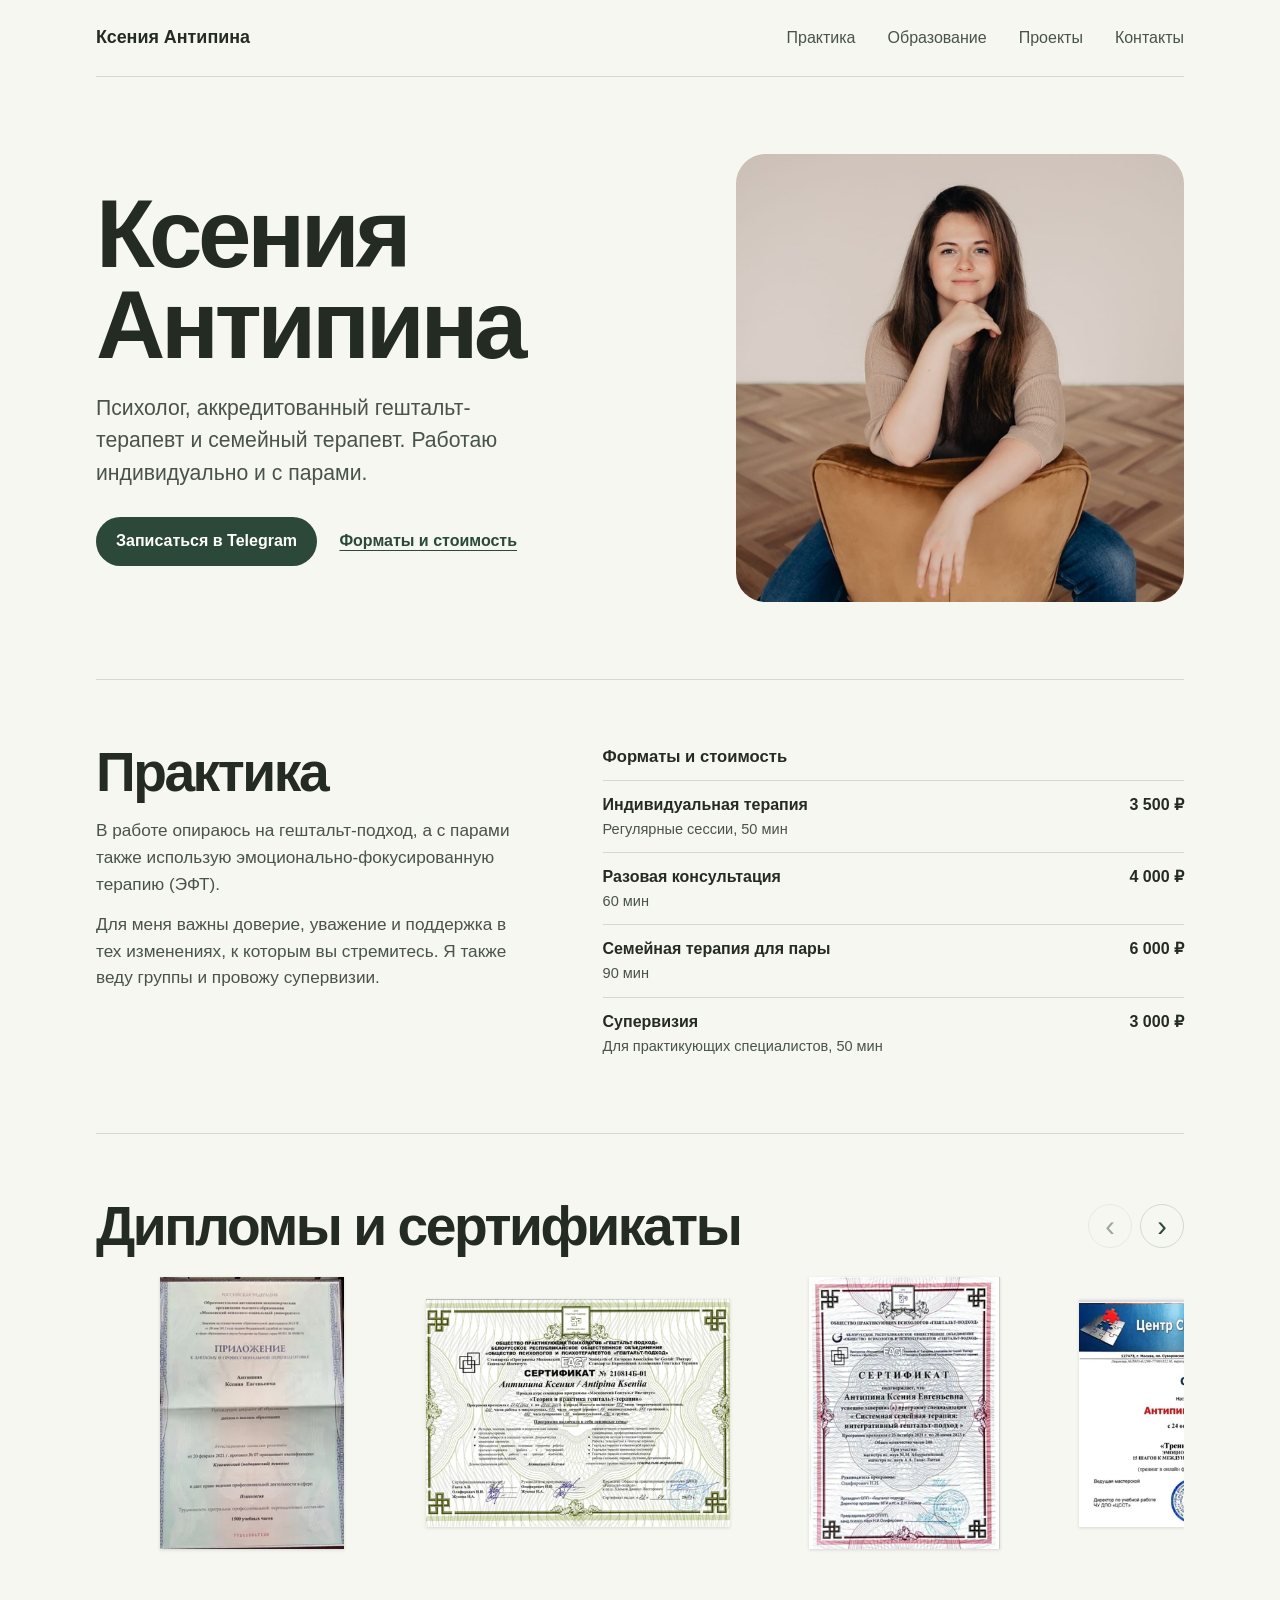
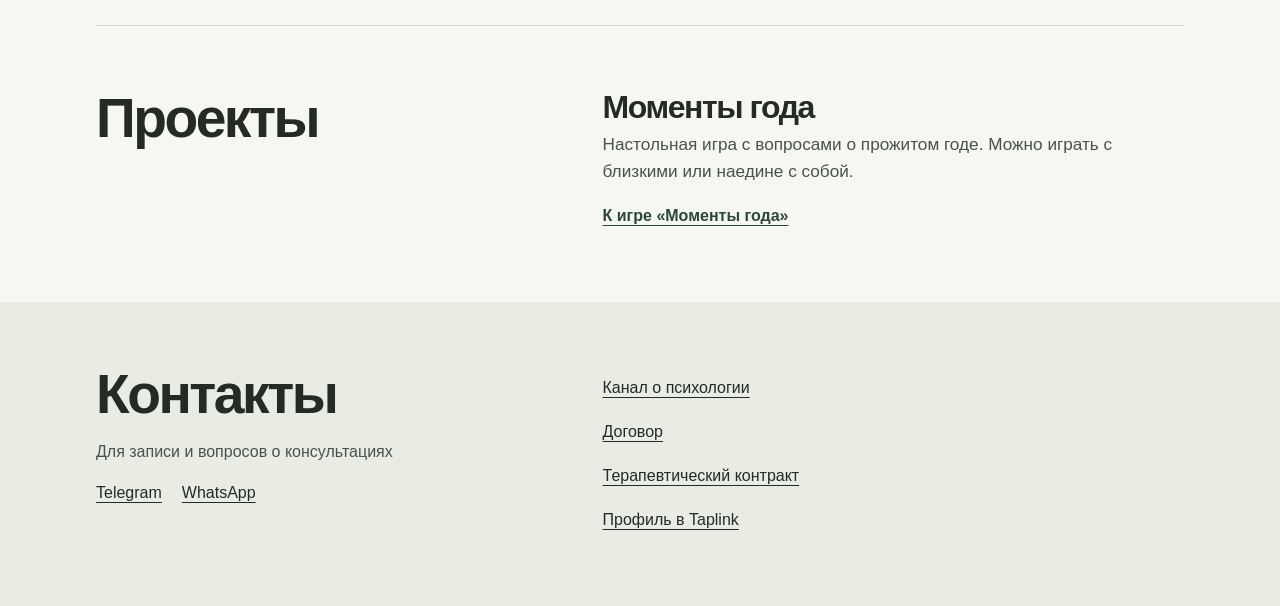
==== Главная Ксении 1.3/index.html @ b03cf739 "Add files via upload" ====
<!doctype html>
<html lang="ru">
<head>
  <meta charset="utf-8">
  <meta name="viewport" content="width=device-width, initial-scale=1">
  <meta name="theme-color" content="#f7f7f2">
  <meta name="description" content="Ксения Антипина, психолог, аккредитованный гештальт-терапевт, семейный терапевт и супервизор. Индивидуальная терапия и работа с парами.">
  <title>Ксения Антипина, психолог и гештальт-терапевт</title>
  <link rel="stylesheet" href="main.css">
</head>
<body>
  <a class="skip" href="#main">К содержанию</a>
  <header class="wrap header" id="top">
    <a class="brand" href="#top">Ксения Антипина</a>
    <nav aria-label="Разделы страницы">
      <a href="#practice">Практика</a>
      <a href="#education">Образование</a>
      <a href="#projects">Проекты</a>
      <a href="#contacts">Контакты</a>
    </nav>
  </header>
  <main id="main" class="wrap">
    <section class="hero" aria-labelledby="intro-title">
      <div class="intro">
        <h1 id="intro-title">Ксения<br>Антипина</h1>
        <p class="lead">Психолог, аккредитованный гештальт-терапевт и семейный терапевт. Работаю индивидуально и с парами.</p>
        <div class="actions">
          <a class="button" href="https://t.me/antipinaksenia">Записаться в Telegram</a>
          <a class="text-link" href="#practice">Форматы и стоимость</a>
        </div>
      </div>
      <div class="portrait">
        <img src="portrait.jpg" width="640" height="640" alt="Ксения Антипина">
      </div>
    </section>

    <section class="section practice" id="practice" aria-labelledby="practice-title">
      <div>
        <h2 id="practice-title">Практика</h2>
        <p>В работе опираюсь на гештальт-подход, а с парами также использую эмоционально-фокусированную терапию (ЭФТ).</p>
        <p>Для меня важны доверие, уважение и поддержка в тех изменениях, к которым вы стремитесь. Я также веду группы и провожу супервизии.</p>
      </div>
      <div class="fees">
        <h3>Форматы и стоимость</h3>
        <dl>
          <div class="fee">
            <dt>Индивидуальная терапия <span>Регулярные сессии, 50 мин</span></dt>
            <dd>3 500 ₽</dd>
          </div>
          <div class="fee">
            <dt>Разовая консультация <span>60 мин</span></dt>
            <dd>4 000 ₽</dd>
          </div>
          <div class="fee">
            <dt>Семейная терапия для пары <span>90 мин</span></dt>
            <dd>6 000 ₽</dd>
          </div>
          <div class="fee">
            <dt>Супервизия <span>Для практикующих специалистов, 50 мин</span></dt>
            <dd>3 000 ₽</dd>
          </div>
        </dl>
      </div>
    </section>

    <section class="section education" id="education" aria-labelledby="education-title">
      <div class="education-header">
        <h2 id="education-title">Дипломы и сертификаты</h2>
        <div class="carousel-controls" hidden>
          <button type="button" class="carousel-button" data-direction="-1" aria-controls="credential-track" aria-label="Предыдущий документ" aria-disabled="true">‹</button>
          <button type="button" class="carousel-button" data-direction="1" aria-controls="credential-track" aria-label="Следующий документ" aria-disabled="false">›</button>
        </div>
      </div>
      <ul class="credential-track" id="credential-track">
        <li><a class="credential" href="credentials/02.jpg" aria-label="Открыть скан 1 из 10"><img src="credentials/02.webp" alt="" loading="lazy"></a></li>
        <li><a class="credential" href="credentials/01.jpg" aria-label="Открыть скан 2 из 10"><img src="credentials/01.webp" alt="" loading="lazy"></a></li>
        <li><a class="credential" href="credentials/03.jpg" aria-label="Открыть скан 3 из 10"><img src="credentials/03.webp" alt="" loading="lazy"></a></li>
        <li><a class="credential" href="credentials/04.jpg" aria-label="Открыть скан 4 из 10"><img src="credentials/04.webp" alt="" loading="lazy"></a></li>
        <li><a class="credential" href="credentials/05.jpg" aria-label="Открыть скан 5 из 10"><img src="credentials/05.webp" alt="" loading="lazy"></a></li>
        <li><a class="credential" href="credentials/06.jpg" aria-label="Открыть скан 6 из 10"><img src="credentials/06.webp" alt="" loading="lazy"></a></li>
        <li><a class="credential" href="credentials/07.jpg" aria-label="Открыть скан 7 из 10"><img src="credentials/07.webp" alt="" loading="lazy"></a></li>
        <li><a class="credential" href="credentials/08.jpg" aria-label="Открыть скан 8 из 10"><img src="credentials/08.webp" alt="" loading="lazy"></a></li>
        <li><a class="credential" href="credentials/09.jpg" aria-label="Открыть скан 9 из 10"><img src="credentials/09.webp" alt="" loading="lazy"></a></li>
        <li><a class="credential" href="credentials/10.jpg" aria-label="Открыть скан 10 из 10"><img src="credentials/10.webp" alt="" loading="lazy"></a></li>
      </ul>
    </section>

    <section class="section projects" id="projects" aria-labelledby="projects-title">
      <h2 id="projects-title">Проекты</h2>
      <div class="project">
        <div>
          <h3>Моменты года</h3>
          <p>Настольная игра с вопросами о прожитом годе. Можно играть с близкими или наедине с собой.</p>
        </div>
        <a class="text-link" id="game-link" href="momenty-goda/">К игре «Моменты года»</a>
      </div>
    </section>
  </main>

  <footer class="footer" id="contacts">
    <div class="wrap footer-inner">
      <div>
        <h2>Контакты</h2>
        <p>Для записи и вопросов о консультациях</p>
        <div class="links">
          <a href="https://t.me/antipinaksenia">Telegram</a>
          <a href="https://wa.me/79218899129">WhatsApp</a>
        </div>
      </div>
      <ul class="resources" aria-label="Канал и документы">
        <li><a href="https://t.me/antipinakse">Канал о психологии</a></li>
        <li><a href="https://docs.google.com/document/d/19C-EnUPrrqYx7_uu6mLujahPCCdX5mfEV8rZt4HR_SA/edit?usp=sharing">Договор</a></li>
        <li><a href="https://docs.google.com/document/d/1BgV4w4a253KhtqbB-P-np2dENmY2AgFZcNvORhsttQU/edit?usp=sharing">Терапевтический контракт</a></li>
        <li><a href="https://taplink.cc/ksenia_antipina">Профиль в Taplink</a></li>
      </ul>
    </div>
  </footer>

  <dialog class="preview-dialog" aria-label="Скан документа">
    <div class="preview-header">
      <form method="dialog"><button class="preview-close">Закрыть</button></form>
    </div>
    <img class="preview-image" alt="Скан документа">
  </dialog>

  <script>
    if (location.protocol === 'file:') {
      document.getElementById('game-link').href = 'momenty-goda/index.html';
    }

    const track = document.getElementById('credential-track');
    const controls = document.querySelector('.carousel-controls');
    const [previous, next] = controls.querySelectorAll('button');

    function updateCarouselControls() {
      previous.setAttribute('aria-disabled', String(track.scrollLeft <= 1));
      next.setAttribute('aria-disabled', String(track.scrollLeft + track.clientWidth >= track.scrollWidth - 1));
    }

    controls.hidden = false;
    updateCarouselControls();
    track.addEventListener('scroll', updateCarouselControls, { passive: true });
    window.addEventListener('resize', updateCarouselControls);

    controls.addEventListener('click', (event) => {
      const button = event.target.closest('button');
      if (!button || button.getAttribute('aria-disabled') === 'true') return;

      const [first, second] = track.children;
      const distance = second.getBoundingClientRect().left - first.getBoundingClientRect().left;
      const behavior = matchMedia('(prefers-reduced-motion: reduce)').matches ? 'instant' : 'smooth';
      track.scrollBy({ left: distance * Number(button.dataset.direction), behavior });
    });

    const preview = document.querySelector('.preview-dialog');
    if (typeof preview.showModal === 'function') {
      const image = preview.querySelector('.preview-image');

      track.addEventListener('click', (event) => {
        const link = event.target.closest('.credential');
        if (!link || event.ctrlKey || event.metaKey || event.shiftKey || event.altKey) return;

        event.preventDefault();
        image.src = link.href;
        preview.showModal();
      });
    }
  </script>
</body>
</html>
---- Главная Ксении 1.3/main.css ----
:root {
  --paper: #f7f7f2;
  --ink: #242b23;
  --secondary: #485349;
  --accent: #2b4838;
  --line: #d4d9cf;
  --display: -apple-system, BlinkMacSystemFont, "Segoe UI", Arial, sans-serif;
  color: var(--ink);
  background: var(--paper);
  font-family: -apple-system, BlinkMacSystemFont, "Segoe UI", Arial, sans-serif;
  line-height: 1.55;
}
* { box-sizing: border-box; }
body, h1, h2, h3, p, dl, dd, ul { margin: 0; }
a { color: inherit; text-underline-offset: .23em; }
a:hover { text-decoration-thickness: 2px; }
a:focus-visible { outline: 2px solid #9c5b37; outline-offset: 5px; }
.skip { position: fixed; top: -5rem; left: 1rem; z-index: 2; padding: .55rem 1rem; background: white; }
.skip:focus { top: 1rem; }
.wrap { width: min(68rem, calc(100% - 4rem)); margin-inline: auto; }
.header { display: flex; align-items: center; justify-content: space-between; gap: .75rem 2rem; padding-block: 1rem; border-bottom: 1px solid var(--line); }
.brand { font-size: 1.12rem; font-weight: 670; text-decoration: none; }
.header nav { display: flex; flex-wrap: wrap; gap: .15rem clamp(.75rem, 3vw, 2rem); }
.header nav a { display: inline-flex; align-items: center; min-height: 2.75rem; color: var(--secondary); text-decoration: none; }
.header nav a:hover, .brand:hover { text-decoration: underline; }
.hero { display: grid; grid-template-columns: 1.16fr 1fr; align-items: center; gap: clamp(2rem, 6vw, 6rem); padding-block: clamp(2.8rem, 6vw, 5rem); }
h1, h2, .project h3 { font-family: var(--display); font-weight: 610; letter-spacing: -.045em; }
h1 { font-size: clamp(3.3rem, 7.5vw, 6.75rem); line-height: .94; margin-bottom: 1.35rem; }
.lead { font-size: clamp(1.125rem, 2vw, 1.325rem); max-width: 27rem; color: var(--secondary); }
.actions { display: flex; flex-wrap: wrap; align-items: center; gap: .85rem 1.4rem; margin-top: 1.7rem; }
.button { display: inline-flex; align-items: center; justify-content: center; padding: .75rem 1.25rem; color: white; background: var(--accent); border-radius: 999px; text-decoration: none; font-weight: 600; }
.button:hover { background: #254232; }
.text-link { display: inline-flex; align-items: center; min-height: 2.75rem; color: var(--accent); font-weight: 600; }
.portrait { width: min(100%, 28rem); justify-self: end; border-radius: clamp(1.1rem, 3vw, 1.85rem); overflow: hidden; background: #dfd4c7; }
.portrait img { display: block; width: 100%; height: auto; }
.section { border-top: 1px solid var(--line); padding-block: clamp(2.3rem, 5vw, 4rem); scroll-margin-top: 1rem; }
h2 { font-size: clamp(2.4rem, 5vw, 3.45rem); line-height: 1.02; margin-bottom: 1.1rem; }
.practice, .projects, .footer-inner { display: grid; grid-template-columns: .85fr 1.15fr; gap: clamp(1rem, 6vw, 6rem); }
.practice p, .project p { max-width: 36rem; color: var(--secondary); font-size: 1.075rem; }
.practice p + p { margin-top: .85rem; }
.fees h3 { font-size: 1.04rem; margin-bottom: .65rem; }
.fee { display: grid; grid-template-columns: 1fr auto; align-items: start; gap: 1rem; padding-block: .75rem; border-top: 1px solid var(--line); }
.fee dt { font-weight: 600; }
.fee dt span { display: block; font-size: .91rem; font-weight: 400; color: var(--secondary); }
.fee dd { font-weight: 650; white-space: nowrap; font-variant-numeric: tabular-nums; }
.education-header { display: flex; flex-wrap: wrap; align-items: center; justify-content: space-between; gap: .75rem 1.25rem; margin-bottom: 1.15rem; }
.education-header h2 { margin: 0; }
.carousel-controls:not([hidden]) { display: flex; gap: .5rem; }
.carousel-button { width: 2.75rem; height: 2.75rem; padding: 0; border: 1px solid var(--line); border-radius: 50%; background: transparent; color: var(--accent); font: inherit; font-size: 1.8rem; line-height: 1; cursor: pointer; }
.carousel-button:hover:not([aria-disabled="true"]) { border-color: var(--accent); background: #e8ece3; }
.carousel-button[aria-disabled="true"] { opacity: .45; cursor: default; }
.carousel-button:focus-visible, .preview-close:focus-visible { outline: 2px solid #9c5b37; outline-offset: 3px; }
.credential-track { display: grid; grid-auto-flow: column; grid-auto-columns: clamp(13rem, 30%, 19rem); gap: clamp(.7rem, 2vw, 1.4rem); list-style: none; padding: .25rem .25rem .75rem; overflow-x: auto; scroll-snap-type: x mandatory; scroll-padding-inline: .25rem; }
.credential-track li { scroll-snap-align: start; }
.credential { display: grid; place-items: center; height: clamp(11rem, 25vw, 17rem); cursor: zoom-in; }
.credential:focus-visible { outline-offset: 1px; }
.credential img { display: block; max-width: 100%; max-height: 100%; min-height: 0; object-fit: contain; box-shadow: 0 1px 3px #242b2326; }
.preview-dialog { width: min(48rem, calc(100% - 2rem)); max-height: 92vh; padding: 1rem; border: 1px solid var(--line); border-radius: 1rem; background: var(--paper); color: var(--ink); }
.preview-dialog::backdrop { background: rgb(22 30 25 / .78); }
.preview-header { display: flex; justify-content: flex-end; margin-bottom: .8rem; }
.preview-close { font: inherit; font-size: .9rem; padding: .6rem .9rem; border: 1px solid var(--line); border-radius: 999px; color: var(--ink); background: white; cursor: pointer; }
.preview-image { display: block; width: 100%; height: auto; }
.project { display: flex; flex-wrap: wrap; align-items: center; justify-content: space-between; gap: .6rem 2rem; }
.project h3 { font-size: 2rem; line-height: 1.1; margin-bottom: .4rem; }
.footer { background: #e8ece3; padding-block: clamp(2.5rem, 5vw, 4rem); }
.footer p { color: var(--secondary); }
.links { display: flex; flex-wrap: wrap; gap: 0 1.25rem; margin-top: .4rem; }
.links a, .resources a { display: inline-flex; align-items: center; min-height: 2.75rem; }
.resources { list-style: none; padding: 0; }
@media (max-width: 730px) {
  .wrap { width: calc(100% - 2.5rem); }
  .header { align-items: flex-start; flex-direction: column; gap: 0; padding-block: .85rem .25rem; }
  .hero, .practice, .projects, .footer-inner { grid-template-columns: 1fr; }
  .hero { padding-block: 2.5rem; gap: 1.8rem; }
  h1 { font-size: clamp(3rem, 12vw, 5rem); }
  .portrait { justify-self: start; width: min(100%, 28rem); }
  .credential-track { grid-auto-columns: clamp(11rem, 66%, 17rem); }
  .credential { height: clamp(12rem, 41vw, 16rem); }
  .project { margin-top: -.25rem; }
}
@media (max-width: 370px) {
  .header nav { gap: 0 .65rem; font-size: .875rem; }
}
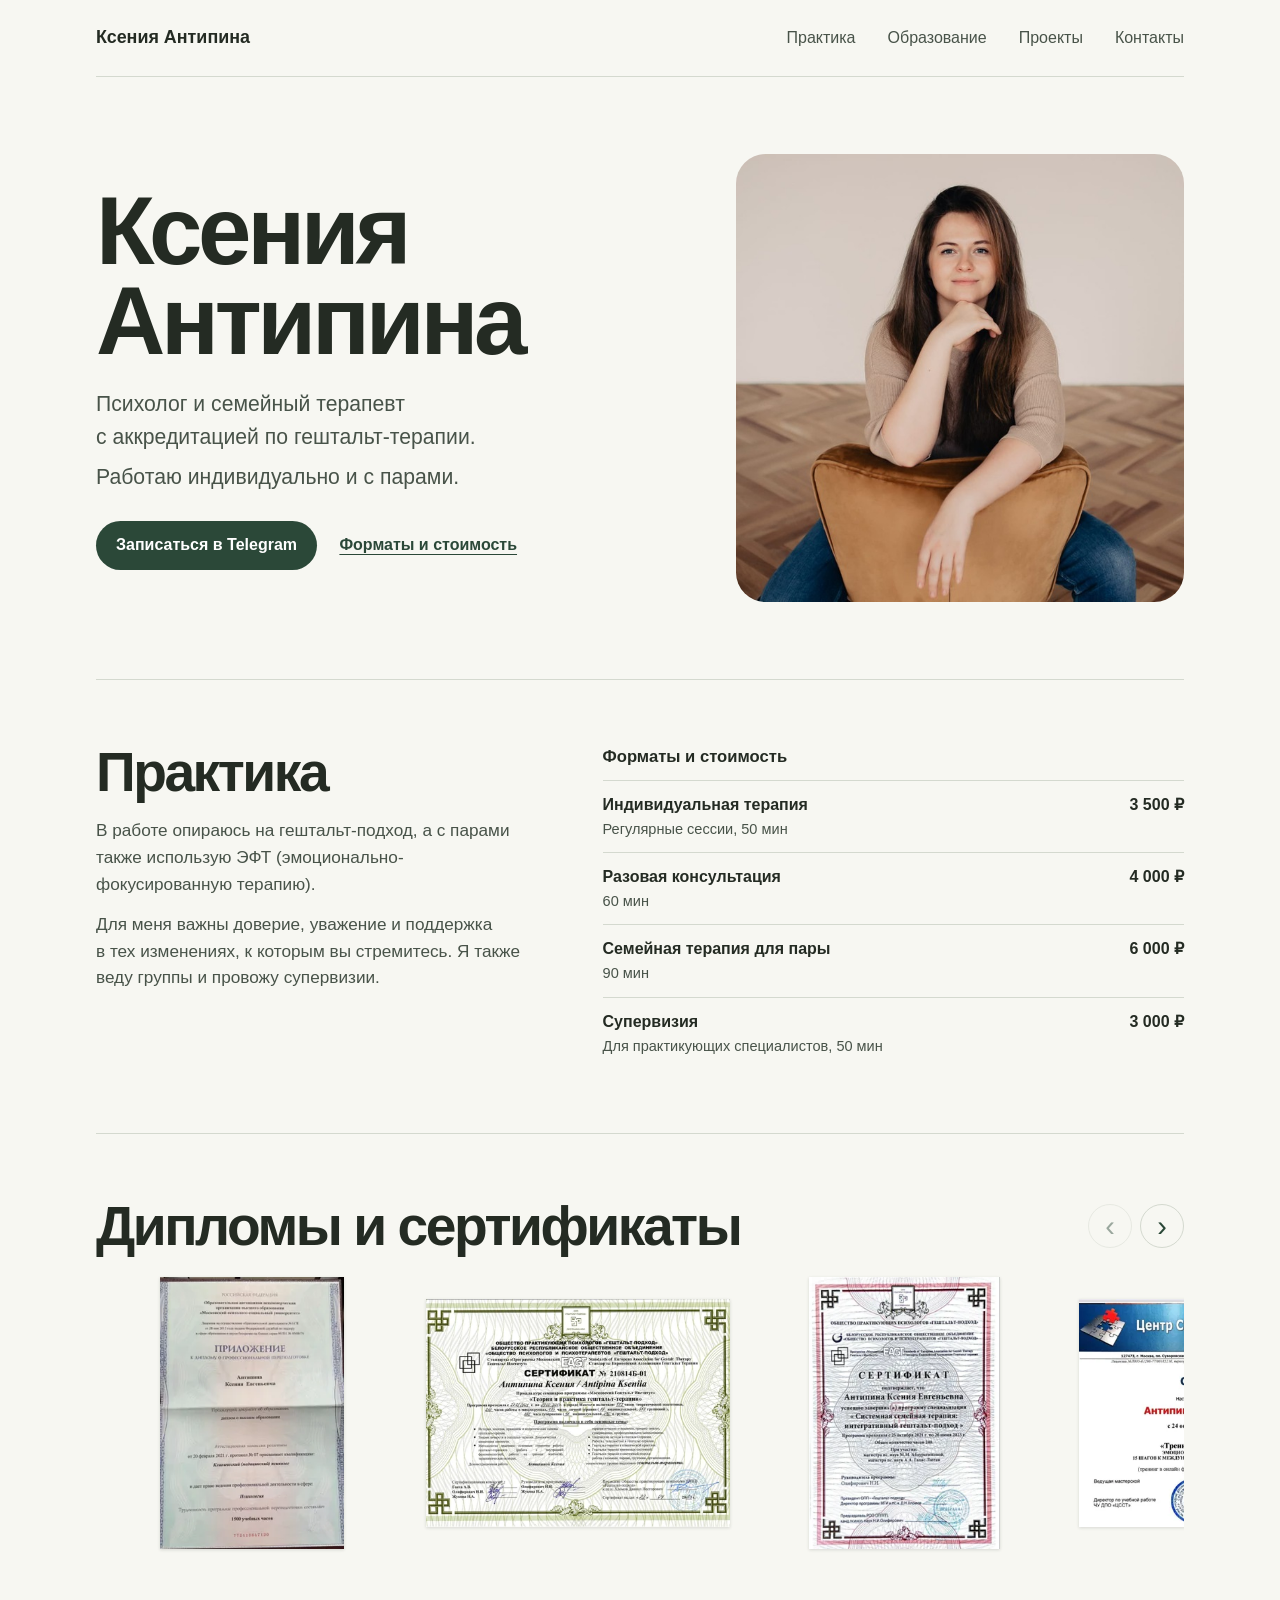
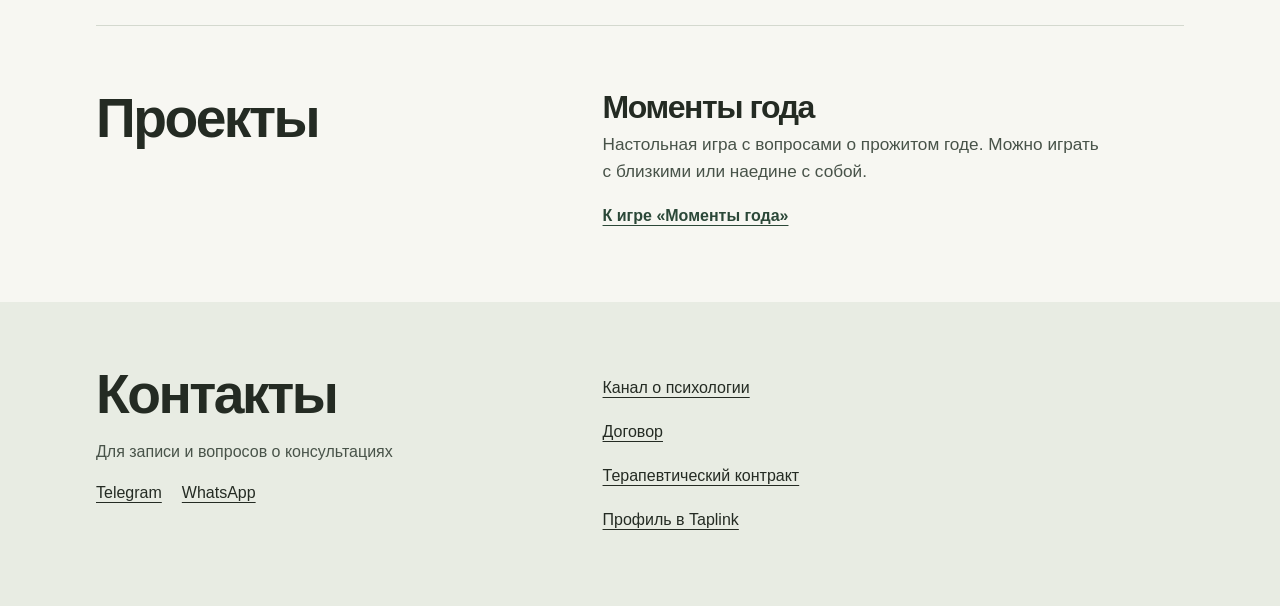
==== commit cb26ad0b: "Add files via upload" ====
--- a/Главная Ксении 1.3/index.html
+++ b/Главная Ксении 1.3/index.html
@@ -23,10 +23,11 @@
     <section class="hero" aria-labelledby="intro-title">
       <div class="intro">
         <h1 id="intro-title">Ксения<br>Антипина</h1>
-        <p class="lead">Психолог, аккредитованный гештальт-терапевт и семейный терапевт. Работаю индивидуально и с парами.</p>
+        <p class="lead">Психолог и&nbsp;семейный терапевт с&nbsp;аккредитацией по&nbsp;гештальт-терапии.</p>
+        <p class="lead">Работаю индивидуально и&nbsp;с&nbsp;парами.</p>
         <div class="actions">
-          <a class="button" href="https://t.me/antipinaksenia">Записаться в Telegram</a>
-          <a class="text-link" href="#practice">Форматы и стоимость</a>
+          <a class="button" href="https://t.me/antipinaksenia">Записаться в&nbsp;Telegram</a>
+          <a class="text-link" href="#practice">Форматы и&nbsp;стоимость</a>
         </div>
       </div>
       <div class="portrait">
@@ -37,27 +38,27 @@
     <section class="section practice" id="practice" aria-labelledby="practice-title">
       <div>
         <h2 id="practice-title">Практика</h2>
-        <p>В работе опираюсь на гештальт-подход, а с парами также использую эмоционально-фокусированную терапию (ЭФТ).</p>
-        <p>Для меня важны доверие, уважение и поддержка в тех изменениях, к которым вы стремитесь. Я также веду группы и провожу супервизии.</p>
+        <p>В&nbsp;работе опираюсь на&nbsp;гештальт-подход, а&nbsp;с&nbsp;парами также использую ЭФТ (эмоционально-фокусированную терапию).</p>
+        <p>Для&nbsp;меня важны доверие, уважение и&nbsp;поддержка в&nbsp;тех изменениях, к&nbsp;которым вы&nbsp;стремитесь. Я&nbsp;также веду группы и&nbsp;провожу супервизии.</p>
       </div>
       <div class="fees">
-        <h3>Форматы и стоимость</h3>
+        <h3>Форматы и&nbsp;стоимость</h3>
         <dl>
           <div class="fee">
-            <dt>Индивидуальная терапия <span>Регулярные сессии, 50 мин</span></dt>
-            <dd>3 500 ₽</dd>
+            <dt>Индивидуальная терапия <span>Регулярные сессии, 50&nbsp;мин</span></dt>
+            <dd>3&nbsp;500&nbsp;₽</dd>
           </div>
           <div class="fee">
-            <dt>Разовая консультация <span>60 мин</span></dt>
-            <dd>4 000 ₽</dd>
+            <dt>Разовая консультация <span>60&nbsp;мин</span></dt>
+            <dd>4&nbsp;000&nbsp;₽</dd>
           </div>
           <div class="fee">
-            <dt>Семейная терапия для пары <span>90 мин</span></dt>
-            <dd>6 000 ₽</dd>
+            <dt>Семейная терапия для&nbsp;пары <span>90&nbsp;мин</span></dt>
+            <dd>6&nbsp;000&nbsp;₽</dd>
           </div>
           <div class="fee">
-            <dt>Супервизия <span>Для практикующих специалистов, 50 мин</span></dt>
-            <dd>3 000 ₽</dd>
+            <dt>Супервизия <span>Для&nbsp;практикующих специалистов, 50&nbsp;мин</span></dt>
+            <dd>3&nbsp;000&nbsp;₽</dd>
           </div>
         </dl>
       </div>
@@ -65,7 +66,7 @@
 
     <section class="section education" id="education" aria-labelledby="education-title">
       <div class="education-header">
-        <h2 id="education-title">Дипломы и сертификаты</h2>
+        <h2 id="education-title">Дипломы и&nbsp;сертификаты</h2>
         <div class="carousel-controls" hidden>
           <button type="button" class="carousel-button" data-direction="-1" aria-controls="credential-track" aria-label="Предыдущий документ" aria-disabled="true">‹</button>
           <button type="button" class="carousel-button" data-direction="1" aria-controls="credential-track" aria-label="Следующий документ" aria-disabled="false">›</button>
@@ -89,10 +90,10 @@
       <h2 id="projects-title">Проекты</h2>
       <div class="project">
         <div>
-          <h3>Моменты года</h3>
-          <p>Настольная игра с вопросами о прожитом годе. Можно играть с близкими или наедине с собой.</p>
+          <h3>Моменты&nbsp;года</h3>
+          <p>Настольная игра с&nbsp;вопросами о&nbsp;прожитом годе. Можно играть с&nbsp;близкими или&nbsp;наедине с&nbsp;собой.</p>
         </div>
-        <a class="text-link" id="game-link" href="momenty-goda/">К игре «Моменты года»</a>
+        <a class="text-link" id="game-link" href="momenty-goda/">К&nbsp;игре «Моменты&nbsp;года»</a>
       </div>
     </section>
   </main>
@@ -101,17 +102,17 @@
     <div class="wrap footer-inner">
       <div>
         <h2>Контакты</h2>
-        <p>Для записи и вопросов о консультациях</p>
+        <p>Для&nbsp;записи и&nbsp;вопросов о&nbsp;консультациях</p>
         <div class="links">
           <a href="https://t.me/antipinaksenia">Telegram</a>
           <a href="https://wa.me/79218899129">WhatsApp</a>
         </div>
       </div>
       <ul class="resources" aria-label="Канал и документы">
-        <li><a href="https://t.me/antipinakse">Канал о психологии</a></li>
+        <li><a href="https://t.me/antipinakse">Канал о&nbsp;психологии</a></li>
         <li><a href="https://docs.google.com/document/d/19C-EnUPrrqYx7_uu6mLujahPCCdX5mfEV8rZt4HR_SA/edit?usp=sharing">Договор</a></li>
         <li><a href="https://docs.google.com/document/d/1BgV4w4a253KhtqbB-P-np2dENmY2AgFZcNvORhsttQU/edit?usp=sharing">Терапевтический контракт</a></li>
-        <li><a href="https://taplink.cc/ksenia_antipina">Профиль в Taplink</a></li>
+        <li><a href="https://taplink.cc/ksenia_antipina">Профиль в&nbsp;Taplink</a></li>
       </ul>
     </div>
   </footer>
--- a/Главная Ксении 1.3/main.css
+++ b/Главная Ксении 1.3/main.css
@@ -12,6 +12,7 @@
 }
 * { box-sizing: border-box; }
 body, h1, h2, h3, p, dl, dd, ul { margin: 0; }
+p { text-wrap: pretty; }
 a { color: inherit; text-underline-offset: .23em; }
 a:hover { text-decoration-thickness: 2px; }
 a:focus-visible { outline: 2px solid #9c5b37; outline-offset: 5px; }
@@ -26,7 +27,8 @@
 .hero { display: grid; grid-template-columns: 1.16fr 1fr; align-items: center; gap: clamp(2rem, 6vw, 6rem); padding-block: clamp(2.8rem, 6vw, 5rem); }
 h1, h2, .project h3 { font-family: var(--display); font-weight: 610; letter-spacing: -.045em; }
 h1 { font-size: clamp(3.3rem, 7.5vw, 6.75rem); line-height: .94; margin-bottom: 1.35rem; }
-.lead { font-size: clamp(1.125rem, 2vw, 1.325rem); max-width: 27rem; color: var(--secondary); }
+.lead { font-size: clamp(1.125rem, 2vw, 1.325rem); max-width: 27rem; color: var(--secondary); text-wrap: balance; }
+.lead + .lead { margin-top: .45rem; }
 .actions { display: flex; flex-wrap: wrap; align-items: center; gap: .85rem 1.4rem; margin-top: 1.7rem; }
 .button { display: inline-flex; align-items: center; justify-content: center; padding: .75rem 1.25rem; color: white; background: var(--accent); border-radius: 999px; text-decoration: none; font-weight: 600; }
 .button:hover { background: #254232; }
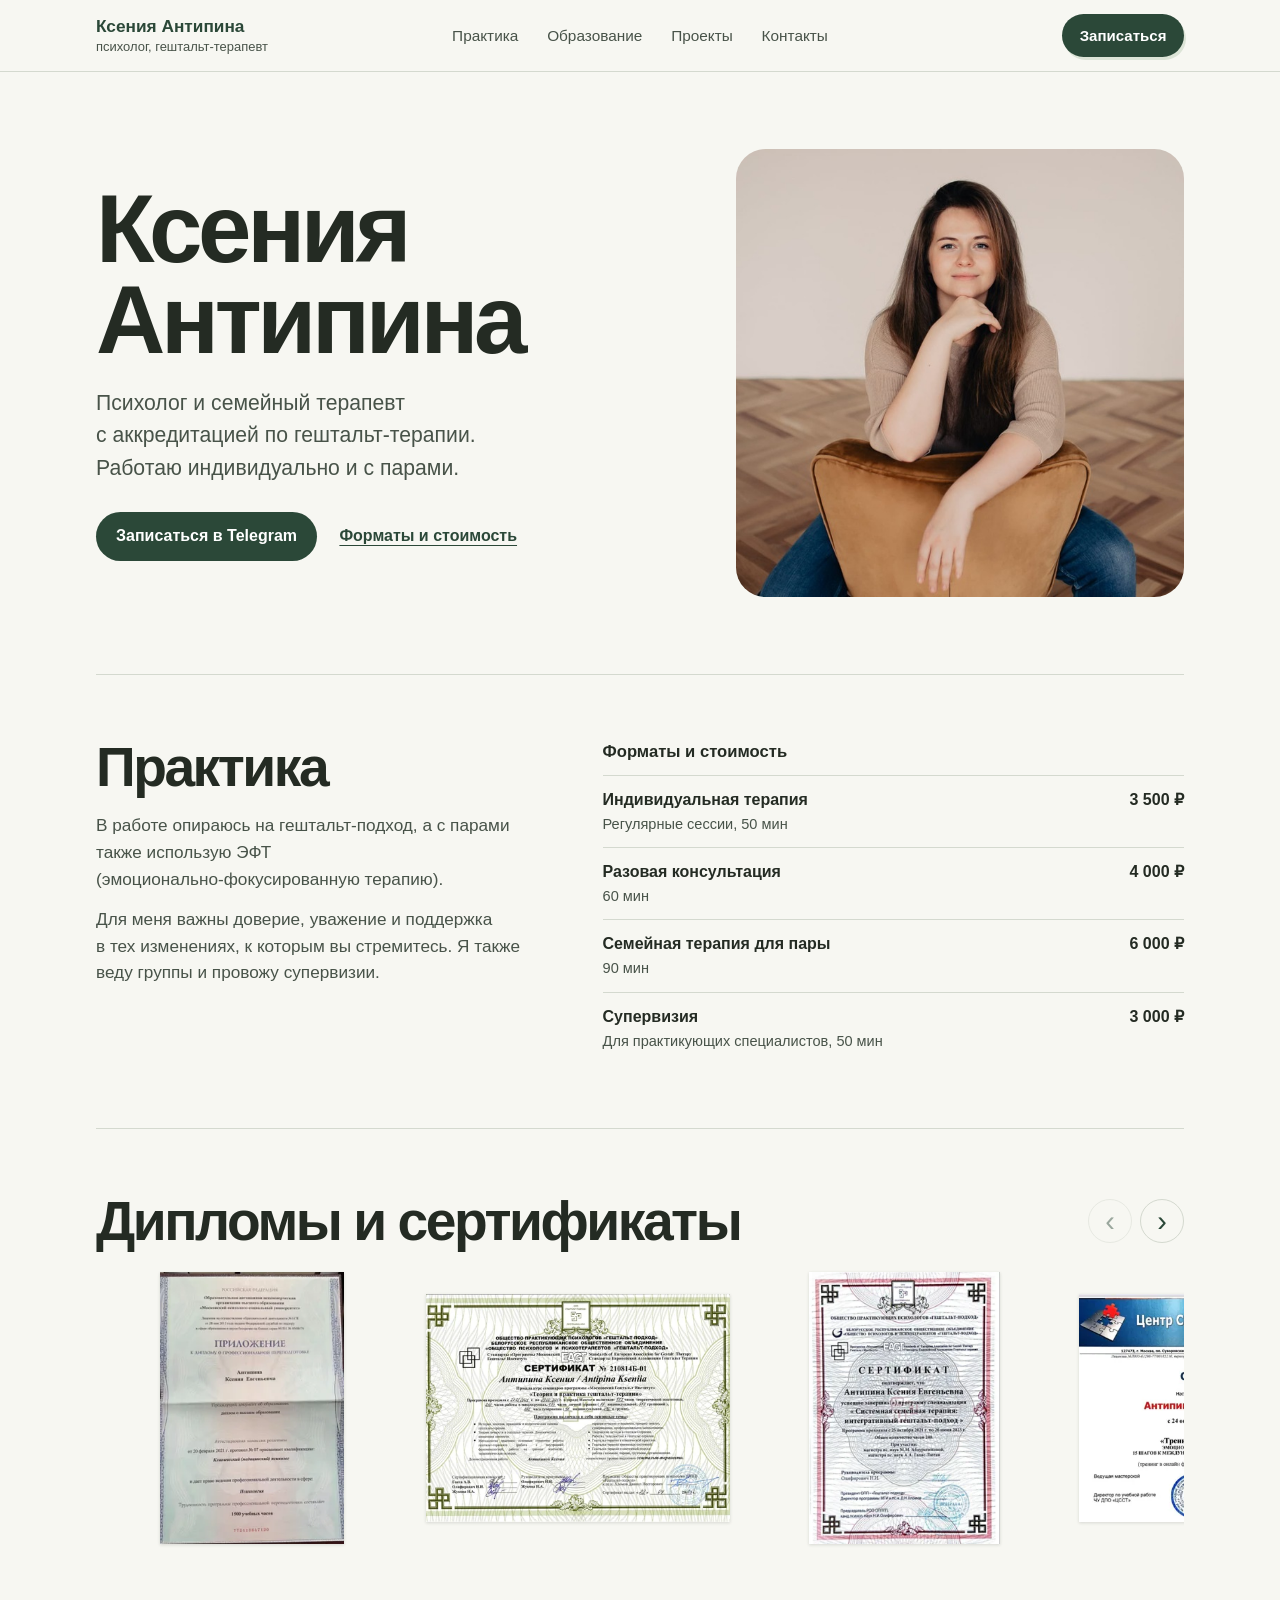
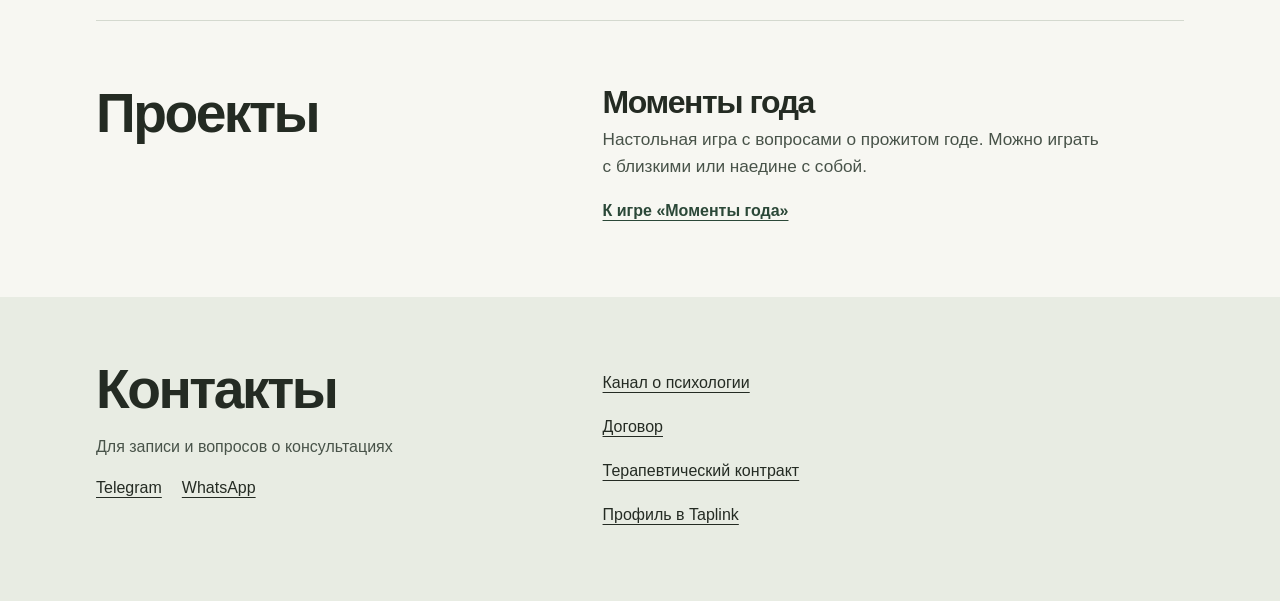
==== commit 39cf06ad: "Add files via upload" ====
--- a/Главная Ксении 1.3/index.html
+++ b/Главная Ксении 1.3/index.html
@@ -6,25 +6,35 @@
   <meta name="theme-color" content="#f7f7f2">
   <meta name="description" content="Ксения Антипина, психолог, аккредитованный гештальт-терапевт, семейный терапевт и супервизор. Индивидуальная терапия и работа с парами.">
   <title>Ксения Антипина, психолог и гештальт-терапевт</title>
-  <link rel="stylesheet" href="main.css">
+  <link rel="stylesheet" href="main.css?v=1.6">
 </head>
-<body>
+<body id="top">
   <a class="skip" href="#main">К содержанию</a>
-  <header class="wrap header" id="top">
-    <a class="brand" href="#top">Ксения Антипина</a>
-    <nav aria-label="Разделы страницы">
-      <a href="#practice">Практика</a>
-      <a href="#education">Образование</a>
-      <a href="#projects">Проекты</a>
-      <a href="#contacts">Контакты</a>
-    </nav>
+  <header class="header">
+    <div class="wrap header-inner">
+      <a class="brand" href="#top">
+        <span class="brand-name">Ксения Антипина</span>
+        <span class="brand-role">психолог, гештальт‑терапевт</span>
+      </a>
+      <button class="menu-toggle" type="button" aria-label="Меню" aria-expanded="false" aria-controls="site-navigation">
+        <span></span><span></span><span></span>
+      </button>
+      <nav class="site-navigation" id="site-navigation" aria-label="Разделы страницы">
+        <a class="section-link" href="#practice">Практика</a>
+        <a class="section-link" href="#education">Образование</a>
+        <a class="section-link" href="#projects">Проекты</a>
+        <a class="section-link" href="#contacts">Контакты</a>
+        <a class="button menu-booking" href="https://t.me/antipinaksenia">Записаться</a>
+      </nav>
+      <a class="button header-booking" href="https://t.me/antipinaksenia">Записаться</a>
+    </div>
   </header>
   <main id="main" class="wrap">
     <section class="hero" aria-labelledby="intro-title">
       <div class="intro">
         <h1 id="intro-title">Ксения<br>Антипина</h1>
-        <p class="lead">Психолог и&nbsp;семейный терапевт с&nbsp;аккредитацией по&nbsp;гештальт-терапии.</p>
-        <p class="lead">Работаю индивидуально и&nbsp;с&nbsp;парами.</p>
+        <p class="lead">Психолог и&nbsp;семейный терапевт с&nbsp;аккредитацией по&nbsp;гештальт-терапии.<br>
+          Работаю индивидуально и&nbsp;с&nbsp;парами.</p>
         <div class="actions">
           <a class="button" href="https://t.me/antipinaksenia">Записаться в&nbsp;Telegram</a>
           <a class="text-link" href="#practice">Форматы и&nbsp;стоимость</a>
@@ -35,10 +45,10 @@
       </div>
     </section>
 
-    <section class="section practice" id="practice" aria-labelledby="practice-title">
+    <section class="section practice" id="practice" aria-labelledby="practice-title" tabindex="-1">
       <div>
         <h2 id="practice-title">Практика</h2>
-        <p>В&nbsp;работе опираюсь на&nbsp;гештальт-подход, а&nbsp;с&nbsp;парами также использую ЭФТ (эмоционально-фокусированную терапию).</p>
+        <p>В&nbsp;работе опираюсь на&nbsp;гештальт-подход, а&nbsp;с&nbsp;парами также использую ЭФТ (эмоционально&#8209;фокусированную терапию).</p>
         <p>Для&nbsp;меня важны доверие, уважение и&nbsp;поддержка в&nbsp;тех изменениях, к&nbsp;которым вы&nbsp;стремитесь. Я&nbsp;также веду группы и&nbsp;провожу супервизии.</p>
       </div>
       <div class="fees">
@@ -64,7 +74,7 @@
       </div>
     </section>
 
-    <section class="section education" id="education" aria-labelledby="education-title">
+    <section class="section education" id="education" aria-labelledby="education-title" tabindex="-1">
       <div class="education-header">
         <h2 id="education-title">Дипломы и&nbsp;сертификаты</h2>
         <div class="carousel-controls" hidden>
@@ -86,19 +96,19 @@
       </ul>
     </section>
 
-    <section class="section projects" id="projects" aria-labelledby="projects-title">
+    <section class="section projects" id="projects" aria-labelledby="projects-title" tabindex="-1">
       <h2 id="projects-title">Проекты</h2>
       <div class="project">
         <div>
           <h3>Моменты&nbsp;года</h3>
           <p>Настольная игра с&nbsp;вопросами о&nbsp;прожитом годе. Можно играть с&nbsp;близкими или&nbsp;наедине с&nbsp;собой.</p>
         </div>
-        <a class="text-link" id="game-link" href="momenty-goda/">К&nbsp;игре «Моменты&nbsp;года»</a>
+        <a class="text-link" id="game-link" href="https://kseniaantipina.ru/momenty-goda" target="_top">К&nbsp;игре «Моменты&nbsp;года»</a>
       </div>
     </section>
   </main>
 
-  <footer class="footer" id="contacts">
+  <footer class="footer" id="contacts" tabindex="-1">
     <div class="wrap footer-inner">
       <div>
         <h2>Контакты</h2>
@@ -125,9 +135,60 @@
   </dialog>
 
   <script>
-    if (location.protocol === 'file:') {
-      document.getElementById('game-link').href = 'momenty-goda/index.html';
-    }
+    const header = document.querySelector('.header');
+    const menuToggle = header.querySelector('.menu-toggle');
+    const navigation = document.getElementById('site-navigation');
+    const sectionLinks = [...navigation.querySelectorAll('.section-link')];
+    const sections = sectionLinks.map(link => document.querySelector(link.hash));
+
+    function setMenu(open) {
+      menuToggle.setAttribute('aria-expanded', String(open));
+    }
+
+    menuToggle.addEventListener('click', () => {
+      setMenu(menuToggle.getAttribute('aria-expanded') === 'false');
+    });
+    header.querySelector('.brand').addEventListener('click', () => setMenu(false));
+    navigation.addEventListener('click', (event) => {
+      const link = event.target.closest('a');
+      if (!link) return;
+      setMenu(false);
+      const section = sections[sectionLinks.indexOf(link)];
+      if (section && menuToggle.offsetWidth) section.focus({ preventScroll: true });
+    });
+    document.addEventListener('click', (event) => {
+      if (!header.contains(event.target) && menuToggle.getAttribute('aria-expanded') === 'true') setMenu(false);
+    });
+    header.addEventListener('keydown', (event) => {
+      if (event.key === 'Escape' && menuToggle.getAttribute('aria-expanded') === 'true') {
+        setMenu(false);
+        menuToggle.focus();
+      }
+    });
+
+    function updateCurrentSection() {
+      const line = header.offsetHeight + 20;
+      const bottom = document.documentElement.scrollHeight - window.innerHeight;
+      let active = sections.findIndex(section => section.id === location.hash.slice(1));
+      const anchorAtBottom = active !== -1 && window.scrollY > 0 && window.scrollY >= bottom - 1
+        && sections[active].getBoundingClientRect().top >= line - 4;
+      if (!anchorAtBottom) {
+        active = -1;
+        sections.forEach((section, index) => {
+          if (section.getBoundingClientRect().top <= line) active = index;
+        });
+      }
+      sectionLinks.forEach((link, index) => {
+        if (index === active) link.setAttribute('aria-current', 'location');
+        else link.removeAttribute('aria-current');
+      });
+    }
+
+    updateCurrentSection();
+    window.addEventListener('scroll', updateCurrentSection, { passive: true });
+    window.addEventListener('hashchange', updateCurrentSection);
+    window.addEventListener('resize', updateCurrentSection);
+    matchMedia('(min-width: 841px)').addEventListener('change', () => setMenu(false));
 
     const track = document.getElementById('credential-track');
     const controls = document.querySelector('.carousel-controls');
--- a/Главная Ксении 1.3/main.css
+++ b/Главная Ксении 1.3/main.css
@@ -4,6 +4,7 @@
   --secondary: #485349;
   --accent: #2b4838;
   --line: #d4d9cf;
+  --header-height: 4.5rem;
   --display: -apple-system, BlinkMacSystemFont, "Segoe UI", Arial, sans-serif;
   color: var(--ink);
   background: var(--paper);
@@ -11,24 +12,35 @@
   line-height: 1.55;
 }
 * { box-sizing: border-box; }
+html { scroll-padding-top: var(--header-height); }
+@media (prefers-reduced-motion: no-preference) {
+  html { scroll-behavior: smooth; }
+}
 body, h1, h2, h3, p, dl, dd, ul { margin: 0; }
 p { text-wrap: pretty; }
 a { color: inherit; text-underline-offset: .23em; }
 a:hover { text-decoration-thickness: 2px; }
 a:focus-visible { outline: 2px solid #9c5b37; outline-offset: 5px; }
-.skip { position: fixed; top: -5rem; left: 1rem; z-index: 2; padding: .55rem 1rem; background: white; }
+.skip { position: fixed; top: -5rem; left: 1rem; z-index: 11; padding: .55rem 1rem; background: white; }
 .skip:focus { top: 1rem; }
 .wrap { width: min(68rem, calc(100% - 4rem)); margin-inline: auto; }
-.header { display: flex; align-items: center; justify-content: space-between; gap: .75rem 2rem; padding-block: 1rem; border-bottom: 1px solid var(--line); }
-.brand { font-size: 1.12rem; font-weight: 670; text-decoration: none; }
-.header nav { display: flex; flex-wrap: wrap; gap: .15rem clamp(.75rem, 3vw, 2rem); }
-.header nav a { display: inline-flex; align-items: center; min-height: 2.75rem; color: var(--secondary); text-decoration: none; }
-.header nav a:hover, .brand:hover { text-decoration: underline; }
+.header { position: sticky; top: 0; z-index: 10; height: var(--header-height); border-bottom: 1px solid var(--line); background: var(--paper); }
+.header-inner { display: grid; grid-template-columns: minmax(0, 1fr) auto minmax(0, 1fr); align-items: center; gap: 1rem; height: 100%; }
+.brand { display: grid; justify-self: start; gap: .16rem; line-height: 1.2; text-decoration: none; color: var(--accent); }
+.brand-name { font-size: 1.08rem; font-weight: 680; }
+.brand-role { color: var(--secondary); font-size: .81rem; }
+.site-navigation { display: flex; gap: clamp(1rem, 2.25vw, 1.8rem); }
+.section-link { display: inline-flex; align-items: center; min-height: 2.75rem; position: relative; color: var(--secondary); font-size: .96rem; text-decoration: none; white-space: nowrap; }
+.section-link::after { content: ''; position: absolute; inset: auto 0 0; height: 2px; background: transparent; }
+.section-link:hover, .section-link[aria-current] { color: var(--accent); }
+.section-link:hover::after, .section-link[aria-current]::after { background: #708478; }
+.header .button { font-size: .94rem; padding: .63rem 1.1rem; box-shadow: 2px 3px 0 #dce4d7; }
+.header-booking { justify-self: end; }
+.menu-toggle, .header .menu-booking { display: none; }
 .hero { display: grid; grid-template-columns: 1.16fr 1fr; align-items: center; gap: clamp(2rem, 6vw, 6rem); padding-block: clamp(2.8rem, 6vw, 5rem); }
 h1, h2, .project h3 { font-family: var(--display); font-weight: 610; letter-spacing: -.045em; }
 h1 { font-size: clamp(3.3rem, 7.5vw, 6.75rem); line-height: .94; margin-bottom: 1.35rem; }
 .lead { font-size: clamp(1.125rem, 2vw, 1.325rem); max-width: 27rem; color: var(--secondary); text-wrap: balance; }
-.lead + .lead { margin-top: .45rem; }
 .actions { display: flex; flex-wrap: wrap; align-items: center; gap: .85rem 1.4rem; margin-top: 1.7rem; }
 .button { display: inline-flex; align-items: center; justify-content: center; padding: .75rem 1.25rem; color: white; background: var(--accent); border-radius: 999px; text-decoration: none; font-weight: 600; }
 .button:hover { background: #254232; }
@@ -69,9 +81,22 @@
 .links { display: flex; flex-wrap: wrap; gap: 0 1.25rem; margin-top: .4rem; }
 .links a, .resources a { display: inline-flex; align-items: center; min-height: 2.75rem; }
 .resources { list-style: none; padding: 0; }
+@media (max-width: 840px) {
+  :root { --header-height: 4rem; }
+  .header-inner { grid-template-columns: 1fr auto auto; column-gap: .65rem; }
+  .menu-toggle { grid-column: 3; grid-row: 1; display: grid; place-content: center; gap: 4px; width: 2.75rem; height: 2.75rem; padding: 0; border: 1px solid var(--line); border-radius: 50%; background: var(--paper); color: var(--accent); cursor: pointer; }
+  .menu-toggle span { display: block; width: 1rem; height: 1px; background: currentColor; }
+  .menu-toggle[aria-expanded="true"] span:first-child { transform: translateY(5px) rotate(45deg); }
+  .menu-toggle[aria-expanded="true"] span:nth-child(2) { opacity: 0; }
+  .menu-toggle[aria-expanded="true"] span:last-child { transform: translateY(-5px) rotate(-45deg); }
+  .menu-toggle:focus-visible { outline: 2px solid #9c5b37; outline-offset: 3px; }
+  .header-booking { grid-column: 2; grid-row: 1; }
+  .site-navigation { display: none; position: absolute; inset: 100% 0 auto; padding: .4rem max(1.25rem, calc((100% - 68rem) / 2)) 1rem; border-bottom: 1px solid var(--line); background: var(--paper); box-shadow: 0 10px 22px #242b2314; max-height: calc(100dvh - var(--header-height)); overflow: auto; }
+  .menu-toggle[aria-expanded="true"] + .site-navigation { display: grid; gap: .1rem; }
+  .site-navigation .section-link { width: fit-content; }
+}
 @media (max-width: 730px) {
   .wrap { width: calc(100% - 2.5rem); }
-  .header { align-items: flex-start; flex-direction: column; gap: 0; padding-block: .85rem .25rem; }
   .hero, .practice, .projects, .footer-inner { grid-template-columns: 1fr; }
   .hero { padding-block: 2.5rem; gap: 1.8rem; }
   h1 { font-size: clamp(3rem, 12vw, 5rem); }
@@ -80,6 +105,9 @@
   .credential { height: clamp(12rem, 41vw, 16rem); }
   .project { margin-top: -.25rem; }
 }
-@media (max-width: 370px) {
-  .header nav { gap: 0 .65rem; font-size: .875rem; }
+@media (max-width: 430px) {
+  .header-inner { grid-template-columns: 1fr auto; }
+  .menu-toggle { grid-column: 2; }
+  .header .header-booking { display: none; }
+  .header .menu-booking { display: inline-flex; justify-self: start; margin-top: .5rem; }
 }
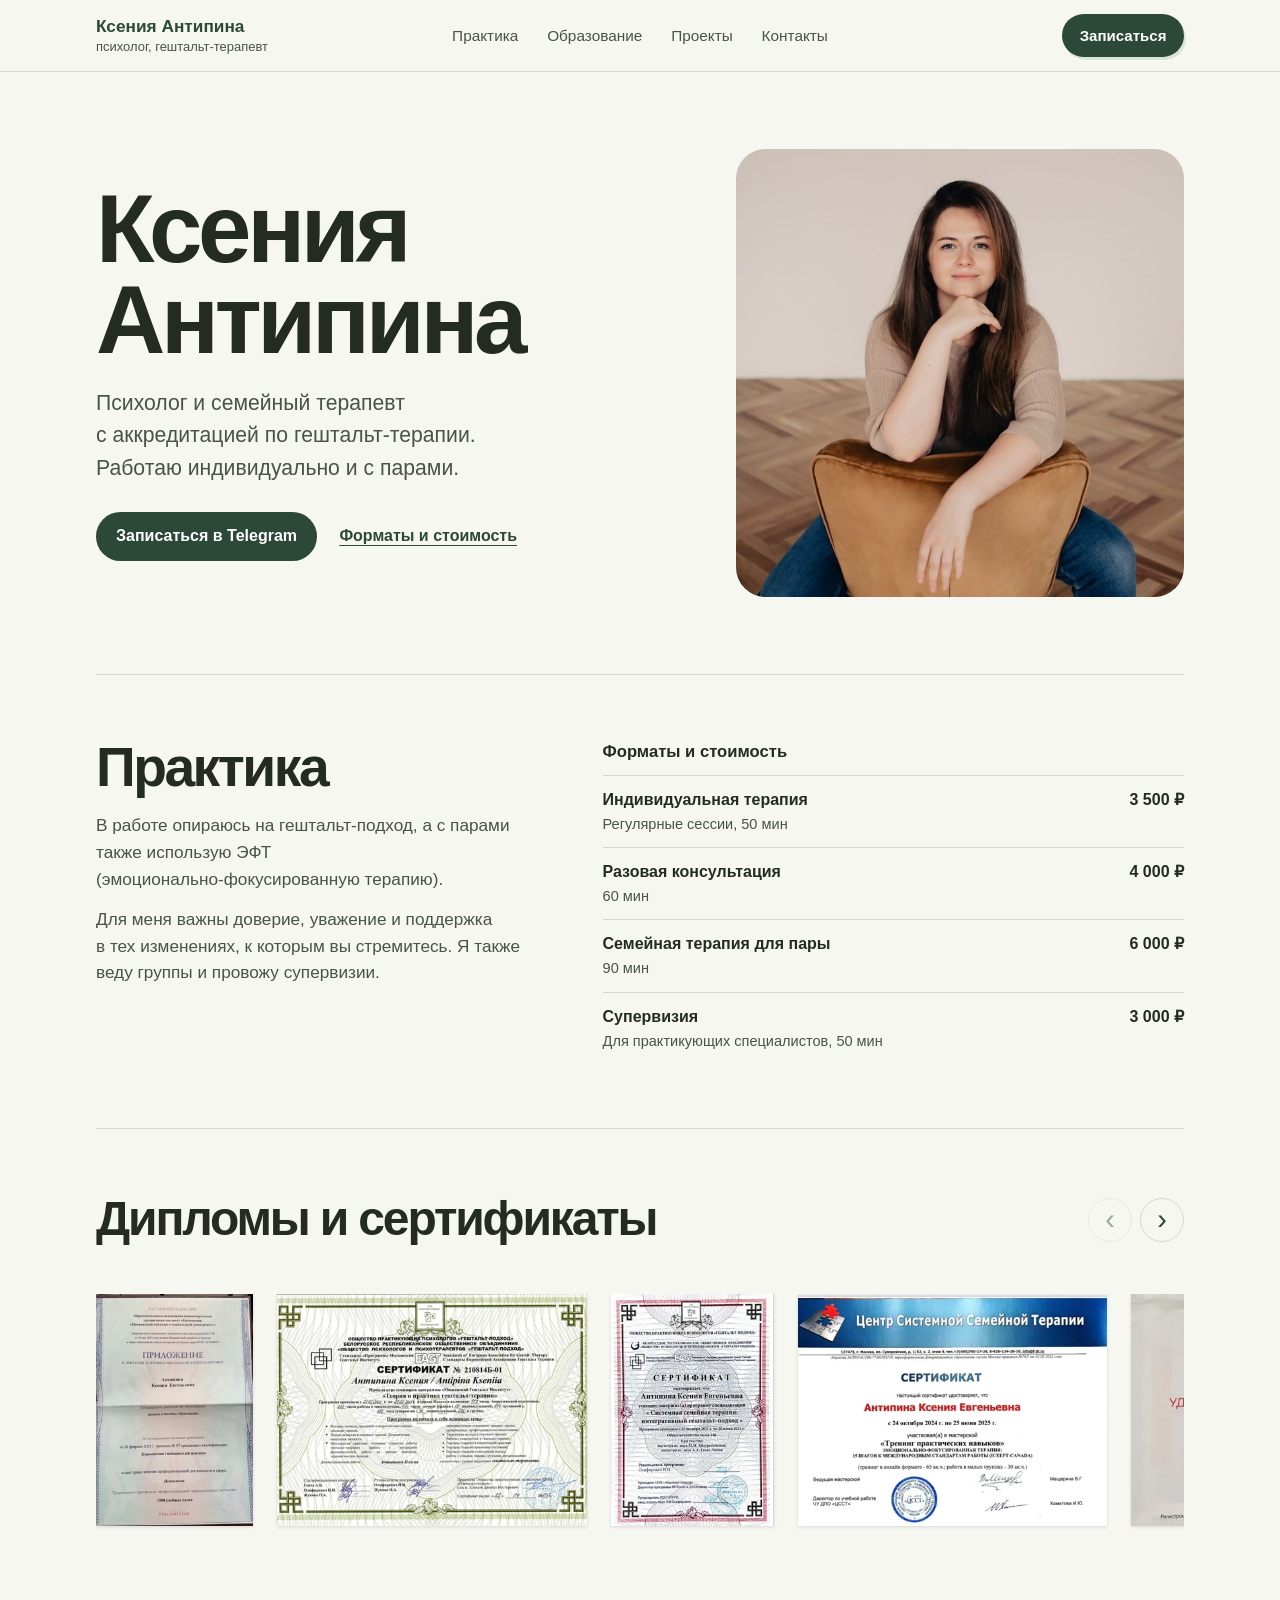
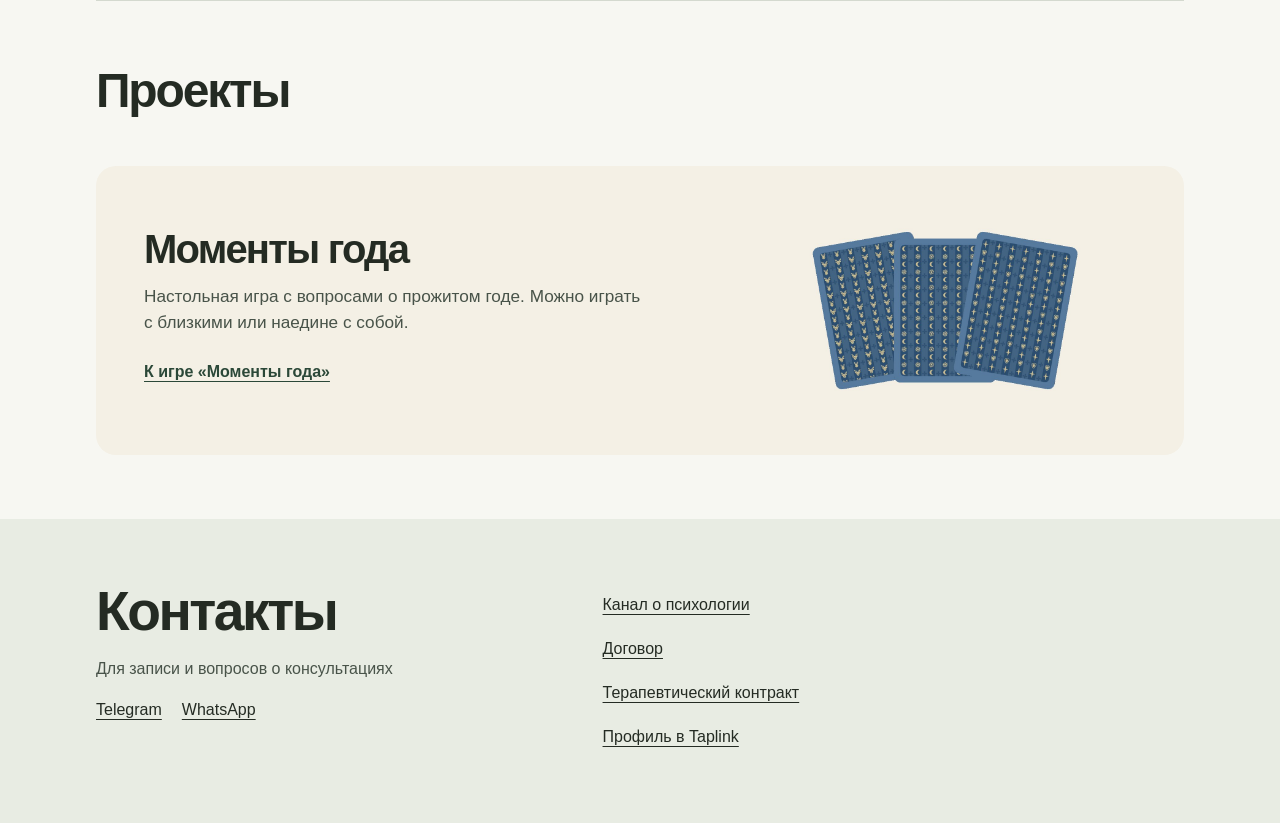
==== commit 659a3305: "Add files via upload" ====
--- a/Главная Ксении 1.3/index.html
+++ b/Главная Ксении 1.3/index.html
@@ -6,7 +6,7 @@
   <meta name="theme-color" content="#f7f7f2">
   <meta name="description" content="Ксения Антипина, психолог, аккредитованный гештальт-терапевт, семейный терапевт и супервизор. Индивидуальная терапия и работа с парами.">
   <title>Ксения Антипина, психолог и гештальт-терапевт</title>
-  <link rel="stylesheet" href="main.css?v=1.6">
+  <link rel="stylesheet" href="main.css?v=1.7">
 </head>
 <body id="top">
   <a class="skip" href="#main">К содержанию</a>
@@ -83,28 +83,29 @@
         </div>
       </div>
       <ul class="credential-track" id="credential-track">
-        <li><a class="credential" href="credentials/02.jpg" aria-label="Открыть скан 1 из 10"><img src="credentials/02.webp" alt="" loading="lazy"></a></li>
-        <li><a class="credential" href="credentials/01.jpg" aria-label="Открыть скан 2 из 10"><img src="credentials/01.webp" alt="" loading="lazy"></a></li>
-        <li><a class="credential" href="credentials/03.jpg" aria-label="Открыть скан 3 из 10"><img src="credentials/03.webp" alt="" loading="lazy"></a></li>
-        <li><a class="credential" href="credentials/04.jpg" aria-label="Открыть скан 4 из 10"><img src="credentials/04.webp" alt="" loading="lazy"></a></li>
-        <li><a class="credential" href="credentials/05.jpg" aria-label="Открыть скан 5 из 10"><img src="credentials/05.webp" alt="" loading="lazy"></a></li>
-        <li><a class="credential" href="credentials/06.jpg" aria-label="Открыть скан 6 из 10"><img src="credentials/06.webp" alt="" loading="lazy"></a></li>
-        <li><a class="credential" href="credentials/07.jpg" aria-label="Открыть скан 7 из 10"><img src="credentials/07.webp" alt="" loading="lazy"></a></li>
-        <li><a class="credential" href="credentials/08.jpg" aria-label="Открыть скан 8 из 10"><img src="credentials/08.webp" alt="" loading="lazy"></a></li>
-        <li><a class="credential" href="credentials/09.jpg" aria-label="Открыть скан 9 из 10"><img src="credentials/09.webp" alt="" loading="lazy"></a></li>
-        <li><a class="credential" href="credentials/10.jpg" aria-label="Открыть скан 10 из 10"><img src="credentials/10.webp" alt="" loading="lazy"></a></li>
+        <li><a class="credential" href="credentials/02.jpg" aria-label="Открыть скан 1 из 10"><img src="credentials/02.webp" width="244" height="360" alt="" loading="lazy"></a></li>
+        <li><a class="credential" href="credentials/01.jpg" aria-label="Открыть скан 2 из 10"><img src="credentials/01.webp" width="460" height="345" alt="" loading="lazy"></a></li>
+        <li><a class="credential" href="credentials/03.jpg" aria-label="Открыть скан 3 из 10"><img src="credentials/03.webp" width="253" height="360" alt="" loading="lazy"></a></li>
+        <li><a class="credential" href="credentials/04.jpg" aria-label="Открыть скан 4 из 10"><img src="credentials/04.webp" width="460" height="345" alt="" loading="lazy"></a></li>
+        <li><a class="credential" href="credentials/05.jpg" aria-label="Открыть скан 5 из 10"><img src="credentials/05.webp" width="460" height="307" alt="" loading="lazy"></a></li>
+        <li><a class="credential" href="credentials/06.jpg" aria-label="Открыть скан 6 из 10"><img src="credentials/06.webp" width="258" height="360" alt="" loading="lazy"></a></li>
+        <li><a class="credential" href="credentials/07.jpg" aria-label="Открыть скан 7 из 10"><img src="credentials/07.webp" width="460" height="307" alt="" loading="lazy"></a></li>
+        <li><a class="credential" href="credentials/08.jpg" aria-label="Открыть скан 8 из 10"><img src="credentials/08.webp" width="270" height="360" alt="" loading="lazy"></a></li>
+        <li><a class="credential" href="credentials/09.jpg" aria-label="Открыть скан 9 из 10"><img src="credentials/09.webp" width="460" height="345" alt="" loading="lazy"></a></li>
+        <li><a class="credential" href="credentials/10.jpg" aria-label="Открыть скан 10 из 10"><img src="credentials/10.webp" width="460" height="345" alt="" loading="lazy"></a></li>
       </ul>
     </section>
 
     <section class="section projects" id="projects" aria-labelledby="projects-title" tabindex="-1">
       <h2 id="projects-title">Проекты</h2>
-      <div class="project">
-        <div>
+      <article class="project">
+        <div class="project-content">
           <h3>Моменты&nbsp;года</h3>
           <p>Настольная игра с&nbsp;вопросами о&nbsp;прожитом годе. Можно играть с&nbsp;близкими или&nbsp;наедине с&nbsp;собой.</p>
-        </div>
-        <a class="text-link" id="game-link" href="https://kseniaantipina.ru/momenty-goda" target="_top">К&nbsp;игре «Моменты&nbsp;года»</a>
-      </div>
+          <a class="text-link" id="game-link" href="https://kseniaantipina.ru/momenty-goda" target="_top">К&nbsp;игре «Моменты&nbsp;года»</a>
+        </div>
+        <img class="project-image" src="momenty-goda/img/og.jpg" alt="" width="1200" height="630" loading="lazy">
+      </article>
     </section>
   </main>
 
@@ -208,10 +209,17 @@
       const button = event.target.closest('button');
       if (!button || button.getAttribute('aria-disabled') === 'true') return;
 
-      const [first, second] = track.children;
-      const distance = second.getBoundingClientRect().left - first.getBoundingClientRect().left;
+      const current = track.scrollLeft;
+      const origin = track.getBoundingClientRect().left - current;
+      const positions = Array.from(track.children, slide => slide.getBoundingClientRect().left - origin);
+      const forward = button.dataset.direction === '1';
+      const destination = forward
+        ? positions.find(position => position > current + 2)
+        : positions.reverse().find(position => position < current - 2);
+      if (destination === undefined) return;
+
       const behavior = matchMedia('(prefers-reduced-motion: reduce)').matches ? 'instant' : 'smooth';
-      track.scrollBy({ left: distance * Number(button.dataset.direction), behavior });
+      track.scrollTo({ left: destination, behavior });
     });
 
     const preview = document.querySelector('.preview-dialog');
--- a/Главная Ксении 1.3/main.css
+++ b/Главная Ксении 1.3/main.css
@@ -48,8 +48,9 @@
 .portrait { width: min(100%, 28rem); justify-self: end; border-radius: clamp(1.1rem, 3vw, 1.85rem); overflow: hidden; background: #dfd4c7; }
 .portrait img { display: block; width: 100%; height: auto; }
 .section { border-top: 1px solid var(--line); padding-block: clamp(2.3rem, 5vw, 4rem); scroll-margin-top: 1rem; }
+.section:focus { outline: none; }
 h2 { font-size: clamp(2.4rem, 5vw, 3.45rem); line-height: 1.02; margin-bottom: 1.1rem; }
-.practice, .projects, .footer-inner { display: grid; grid-template-columns: .85fr 1.15fr; gap: clamp(1rem, 6vw, 6rem); }
+.practice, .footer-inner { display: grid; grid-template-columns: .85fr 1.15fr; gap: clamp(1rem, 6vw, 6rem); }
 .practice p, .project p { max-width: 36rem; color: var(--secondary); font-size: 1.075rem; }
 .practice p + p { margin-top: .85rem; }
 .fees h3 { font-size: 1.04rem; margin-bottom: .65rem; }
@@ -57,25 +58,28 @@
 .fee dt { font-weight: 600; }
 .fee dt span { display: block; font-size: .91rem; font-weight: 400; color: var(--secondary); }
 .fee dd { font-weight: 650; white-space: nowrap; font-variant-numeric: tabular-nums; }
-.education-header { display: flex; flex-wrap: wrap; align-items: center; justify-content: space-between; gap: .75rem 1.25rem; margin-bottom: 1.15rem; }
-.education-header h2 { margin: 0; }
-.carousel-controls:not([hidden]) { display: flex; gap: .5rem; }
+.education-header { display: flex; align-items: center; justify-content: space-between; gap: .75rem 1.25rem; }
+.education-header h2, .projects h2 { font-size: clamp(1.75rem, 4vw, 3rem); line-height: 1.1; margin: 0; }
+.education-header, .projects h2 { margin-bottom: clamp(2rem, 4vw, 3rem); }
+.carousel-controls:not([hidden]) { display: flex; flex: none; gap: .5rem; }
 .carousel-button { width: 2.75rem; height: 2.75rem; padding: 0; border: 1px solid var(--line); border-radius: 50%; background: transparent; color: var(--accent); font: inherit; font-size: 1.8rem; line-height: 1; cursor: pointer; }
 .carousel-button:hover:not([aria-disabled="true"]) { border-color: var(--accent); background: #e8ece3; }
 .carousel-button[aria-disabled="true"] { opacity: .45; cursor: default; }
 .carousel-button:focus-visible, .preview-close:focus-visible { outline: 2px solid #9c5b37; outline-offset: 3px; }
-.credential-track { display: grid; grid-auto-flow: column; grid-auto-columns: clamp(13rem, 30%, 19rem); gap: clamp(.7rem, 2vw, 1.4rem); list-style: none; padding: .25rem .25rem .75rem; overflow-x: auto; scroll-snap-type: x mandatory; scroll-padding-inline: .25rem; }
-.credential-track li { scroll-snap-align: start; }
-.credential { display: grid; place-items: center; height: clamp(11rem, 25vw, 17rem); cursor: zoom-in; }
-.credential:focus-visible { outline-offset: 1px; }
-.credential img { display: block; max-width: 100%; max-height: 100%; min-height: 0; object-fit: contain; box-shadow: 0 1px 3px #242b2326; }
+.credential-track { --scan-height: clamp(10.5rem, 19vw, 14.5rem); display: flex; gap: clamp(.875rem, 2.25vw, 1.5rem); list-style: none; padding: 0 0 .65rem; overflow-x: auto; scroll-snap-type: x mandatory; }
+.credential-track li { flex: none; scroll-snap-align: start; }
+.credential { display: block; cursor: zoom-in; }
+.credential:focus-visible { outline-offset: -2px; }
+.credential img { display: block; width: auto; height: var(--scan-height); box-shadow: 0 1px 3px #242b2326; }
 .preview-dialog { width: min(48rem, calc(100% - 2rem)); max-height: 92vh; padding: 1rem; border: 1px solid var(--line); border-radius: 1rem; background: var(--paper); color: var(--ink); }
 .preview-dialog::backdrop { background: rgb(22 30 25 / .78); }
 .preview-header { display: flex; justify-content: flex-end; margin-bottom: .8rem; }
 .preview-close { font: inherit; font-size: .9rem; padding: .6rem .9rem; border: 1px solid var(--line); border-radius: 999px; color: var(--ink); background: white; cursor: pointer; }
 .preview-image { display: block; width: 100%; height: auto; }
-.project { display: flex; flex-wrap: wrap; align-items: center; justify-content: space-between; gap: .6rem 2rem; }
-.project h3 { font-size: 2rem; line-height: 1.1; margin-bottom: .4rem; }
+.project { display: grid; grid-template-columns: 1.2fr .8fr; align-items: center; gap: 1rem clamp(1rem, 3vw, 3rem); padding: clamp(1.3rem, 4vw, 3rem); border-radius: 1.25rem; background: #f4f0e5; }
+.project h3 { font-size: clamp(1.7rem, 4vw, 2.5rem); line-height: 1.12; margin-bottom: .65rem; }
+.project .text-link { margin-top: .9rem; }
+.project-image { display: block; justify-self: center; width: min(100%, 23rem); height: auto; }
 .footer { background: #e8ece3; padding-block: clamp(2.5rem, 5vw, 4rem); }
 .footer p { color: var(--secondary); }
 .links { display: flex; flex-wrap: wrap; gap: 0 1.25rem; margin-top: .4rem; }
@@ -97,17 +101,19 @@
 }
 @media (max-width: 730px) {
   .wrap { width: calc(100% - 2.5rem); }
-  .hero, .practice, .projects, .footer-inner { grid-template-columns: 1fr; }
+  .hero, .practice, .footer-inner { grid-template-columns: 1fr; }
   .hero { padding-block: 2.5rem; gap: 1.8rem; }
   h1 { font-size: clamp(3rem, 12vw, 5rem); }
   .portrait { justify-self: start; width: min(100%, 28rem); }
-  .credential-track { grid-auto-columns: clamp(11rem, 66%, 17rem); }
-  .credential { height: clamp(12rem, 41vw, 16rem); }
-  .project { margin-top: -.25rem; }
+  .credential-track { --scan-height: clamp(8rem, 49vw, 13rem); }
+  .project { grid-template-columns: 1fr; }
+  .project-image { width: min(100%, 19rem); }
 }
 @media (max-width: 430px) {
   .header-inner { grid-template-columns: 1fr auto; }
   .menu-toggle { grid-column: 2; }
   .header .header-booking { display: none; }
   .header .menu-booking { display: inline-flex; justify-self: start; margin-top: .5rem; }
+  .education-header { display: grid; grid-template-columns: minmax(0, 1fr) auto; gap: .65rem; }
+  .education-header h2 { font-size: clamp(1.35rem, 6.4vw, 1.75rem); text-wrap: balance; }
 }
